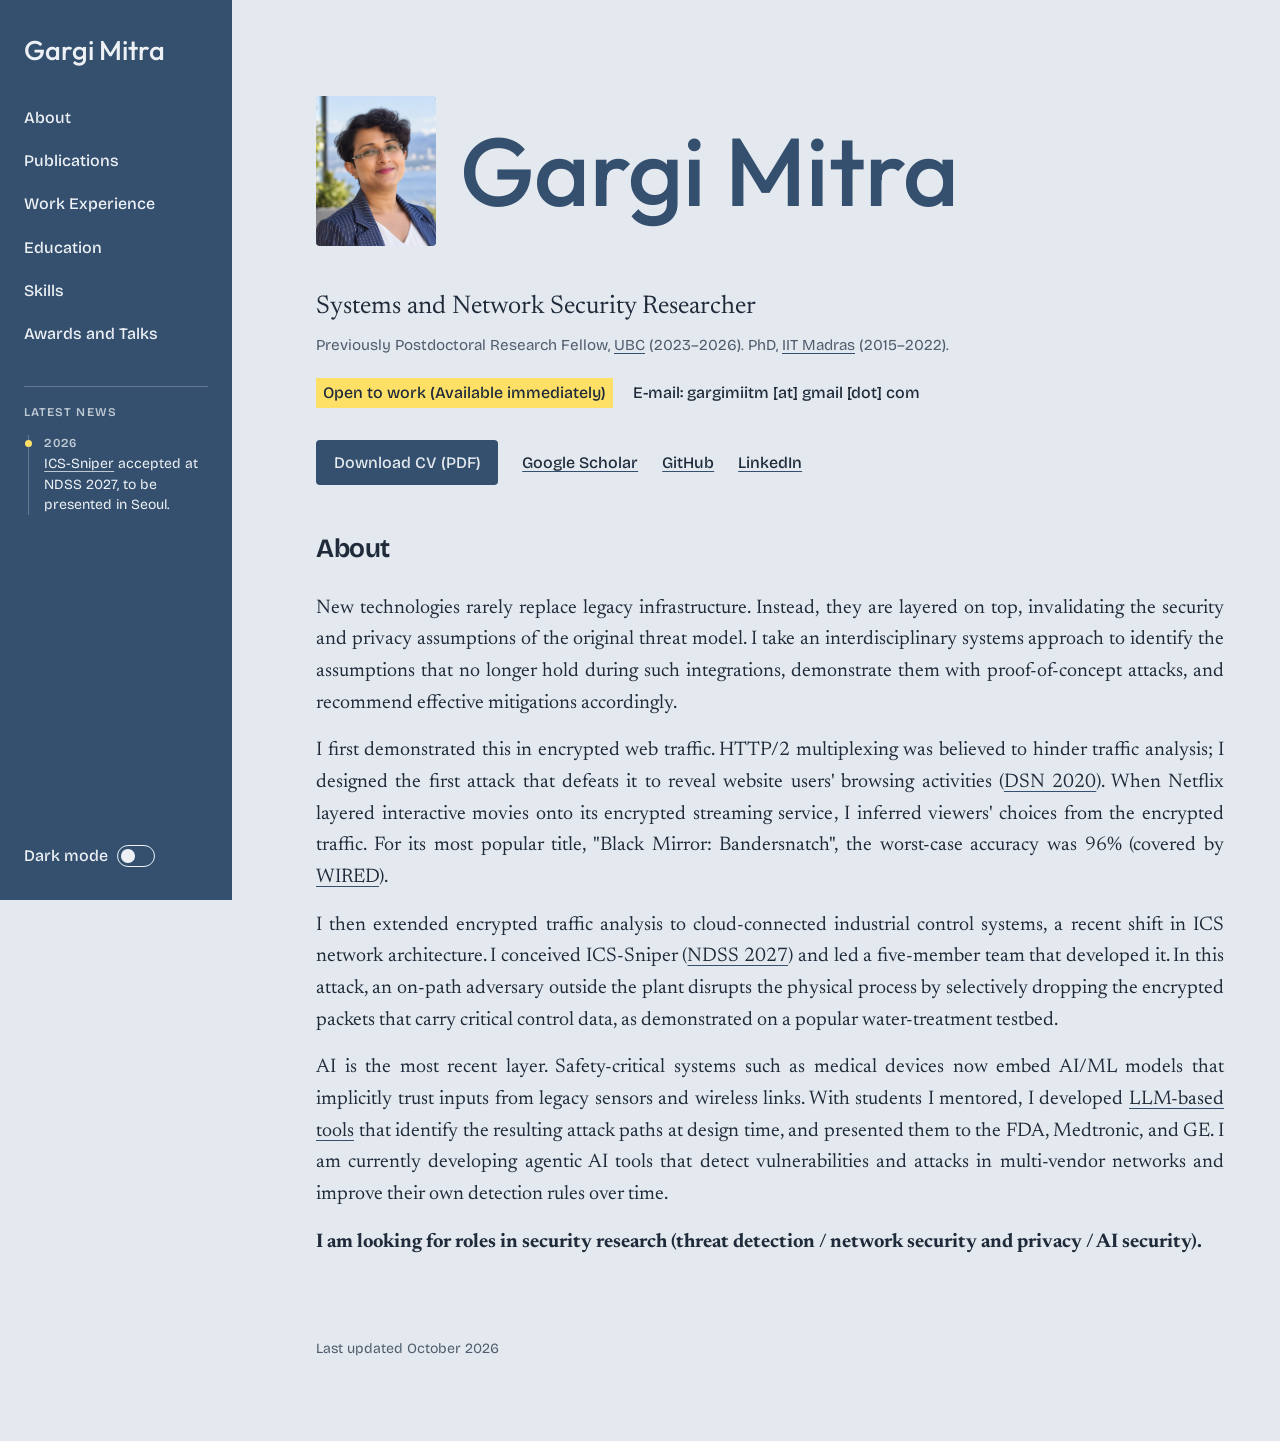
==== index.html @ aa539a36 "Added job hunt" ====
<!DOCTYPE html>
<html lang="en">
<head>
  <!-- Google tag (gtag.js) -->
  <script async src="https://www.googletagmanager.com/gtag/js?id=G-JV43T0ZSGK"></script>
  <script>
  window.dataLayer = window.dataLayer || [];
  function gtag(){dataLayer.push(arguments);}
  gtag('js', new Date());

  gtag('config', 'G-JV43T0ZSGK');
  </script>

<meta charset="utf-8">
<meta name="viewport" content="width=device-width, initial-scale=1">

<!--
  HOW TO EDIT THIS SITE

  The site is eight files that must stay in the same folder:
    index.html       the home page (introduction, about and latest news)
    papers.html      the publications page
    experience.html  the work experience page
    education.html   the education page
    skills.html      the skills page
    awards.html      the awards and talks page
    style.css        the look of every page
    script.js        the behaviour of every page (nothing to edit)

  1. Open a page in any text editor. Search for "EDIT" to jump from one
     spot to the next. Everything you change is plain text between tags.

  2. To add a paper (in papers.html), a job (in experience.html), a degree
     (in education.html), or an award or talk (in awards.html): copy one whole
     <li class="entry"> ... </li> block, paste it at the top of its list
     (newest first), and change the text inside.

  3. To tag a paper (in papers.html): each paper has a <ul class="tags"> list.
     Every <li> in it is one research area. Add, remove or rename them freely;
     a paper can have as many as you like. The filter buttons above the
     paper list are built automatically from the tags you use, so there is
     no separate list to keep up to date. Spell a tag the same way every
     time ("Area one" on two papers becomes one button).

  4. To remove a section you do not need: delete everything from its
     <section ...> line down to its </section> line, then delete its link
     in the side panel on every page.

  5. Colours and fonts live in the ":root" block at the top of style.css.
     Change a value there and every page follows. The dark mode
     colours are in the short block right after it.

  6. Save your CV as CV.pdf in the "files" folder, and your photo as photo.jpg
     in the same folder as this file. The photo is cropped to a 4:5 portrait automatically;
     until photo.jpg exists, a dashed "Your photo" box holds its place.

  7. To add a news item (in index.html): find LATEST NEWS in the side panel,
     copy one <li> ... </li> block, paste it at the top of that list, and
     change the date and the sentence. To remove the news list altogether,
     delete everything from <div class="news"> down to its closing </div>.
-->

<!-- EDIT: the browser tab title and the short description search engines show -->
<title>Gargi Mitra | Systems and Network Security Researcher</title>
<meta name="description" content="Your Name works on [your field]. Papers, experience and contact details.">
<meta property="og:title" content="Your Name | Your field">
<meta property="og:description" content="Papers, experience and contact details.">
<meta property="og:type" content="website">

<!-- Chooses light or dark before the page is drawn: the visitor's own choice
     if they have used the switch before, otherwise their device setting. -->
<script>
(function () {
  var saved = null;
  try { saved = localStorage.getItem('theme'); } catch (e) {}
  var dark = saved === 'dark' || (saved !== 'light' && window.matchMedia('(prefers-color-scheme: dark)').matches);
  document.documentElement.setAttribute('data-theme', dark ? 'dark' : 'light');
})();
</script>

<link rel="preconnect" href="https://fonts.googleapis.com">
<link rel="preconnect" href="https://fonts.gstatic.com" crossorigin>
<link href="https://fonts.googleapis.com/css2?family=Bricolage+Grotesque:opsz,wdth,wght@12..96,75..100,400..800&family=Newsreader:ital,opsz,wght@0,6..72,400..650;1,6..72,400..650&display=swap" rel="stylesheet">
<!-- The font for your name -->
<link href="https://fonts.googleapis.com/css2?family=Outfit:wght@300;400;500;600&display=swap" rel="stylesheet">

<!-- The look of the site. Colours and fonts are at the top of this file. -->
<link rel="stylesheet" href="style.css">
</head>

<!-- class="home" lets the text on this page reach further to the right. The amount is set in style.css. -->
<body class="home">

<!-- ============================ SIDE PANEL ============================
     This block appears on every page. EDIT: one link per page or section.
     If you add, rename or remove a link, make the same change on every page.
     aria-current="page" marks the page you are on: keep it only on that page's own link. -->
<aside class="sidebar">
  <a class="site-name" href="index.html">Gargi Mitra</a>

  <nav class="nav" aria-label="Site">
    <a href="#about">About</a>
    <a href="papers.html">Publications</a>
    <a href="experience.html">Work Experience</a>
    <a href="education.html">Education</a>
    <a href="skills.html">Skills</a>
    <a href="awards.html">Awards and Talks</a>
  </nav>

  <!-- ============================ LATEST NEWS ============================
       Shown only on the home page. EDIT: one <li> per news item, newest first.
       The date is free text ("2026" or "Oct 2026"). The top item gets the yellow dot by itself.
       To link to a paper, use its id from papers.html, for example href="papers.html#ics-sniper". -->
  <div class="news">
    <h2 class="news-title">Latest news</h2>
    <ul class="news-list">

      <!-- NEW ITEM: copy from this <li> down to its closing </li>, paste above, edit -->
      <li>
        <span class="news-date">2026</span>
        <a href="papers.html#ics-sniper">ICS-Sniper</a> accepted at NDSS 2027, to be presented in Seoul.
      </li>

    </ul>
  </div>

  <!-- The light / dark switch. Nothing to edit. -->
  <button class="theme-switch" type="button" role="switch" aria-checked="false" hidden>
    <span>Dark mode</span>
    <span class="theme-switch-track" aria-hidden="true"><span class="theme-switch-knob"></span></span>
  </button>
</aside>

<div class="page">

  <!-- ====================== NAME AND INTRODUCTION ====================== -->
  <header class="hero">
    <div class="name-row">

      <!-- EDIT: your photo. Save it as photo.jpg next to this file (or change
           the file name below) and put your name in the alt text. Until the
           file exists, the dashed "Your photo" box shows instead. -->
      <div class="photo">
        <span class="photo-empty" aria-hidden="true">Your photo</span>
        <img src="images/gargi.png" alt="Gargi Mitra" onerror="this.remove()">
      </div>

      <!-- EDIT: your name -->
      <h1>Gargi Mitra</h1>

    </div>

    <div class="intro-text">
      <!-- EDIT: one sentence. Who you are, where, and what you work on. -->
      <p class="lede">Systems and Network Security Researcher </p>
      <!-- <p class="lede">Solving emerging problems through interdisciplinary research</p> -->

      <!-- EDIT: your background in one quiet line. Delete this whole <p> to remove it. -->
      <p class="background">Previously Postdoctoral Research Fellow, <a href="experience.html">UBC</a> (2023–2026). PhD, <a href="education.html">IIT Madras</a> (2015–2022).</p>

      <!-- EDIT: what you are looking for, then your email.
           When you are not job hunting, delete only the <span class="marker">...</span> part.
           The email is written with [at] and [dot] so that address-collecting programs cannot read it.
           It is plain text, not a link. -->
      <p class="status"><span class="marker">Open to work (Available immediately)</span> <span>E-mail: <span class="email-text">gargimiitm [at] gmail [dot] com</span></span></p>

      <!-- EDIT: your links. Delete any you do not use. -->
      <p class="contact-links">
        <a class="button" href="files/CV.pdf">Download CV (PDF)</a>
        <a href="https://scholar.google.com/citations?user=M216DzwAAAAJ&amp;hl=en">Google Scholar</a>
        <a href="https://github.com/ICS-Sniper">GitHub</a>
        <a href="https://ca.linkedin.com/in/gargimitraiitm">LinkedIn</a>
      </p>
    </div>
  </header>

  <!-- ============================== ABOUT ============================== -->
  <section id="about">
    <h2>About</h2>
    <!-- EDIT: your pitch. Each <p> ... </p> is one paragraph. -->
    <p>New technologies rarely replace legacy infrastructure. Instead, they are layered on top, invalidating the security and privacy assumptions of the original threat model. I take an interdisciplinary systems approach to identify the assumptions that no longer hold during such integrations, demonstrate them with proof-of-concept attacks, and recommend effective mitigations accordingly.</p>

    <p>I first demonstrated this in encrypted web traffic. HTTP/2 multiplexing was believed to hinder traffic analysis; I designed the first attack that defeats it to reveal website users' browsing activities (<a href="https://ieeexplore.ieee.org/abstract/document/9153390">DSN 2020</a>). When Netflix layered interactive movies onto its encrypted streaming service, I inferred viewers' choices from the encrypted traffic. For its most popular title, "Black Mirror: Bandersnatch", the worst-case accuracy was 96% (covered by <a href="https://www.wired.com/story/netflix-interactive-bandersnatch-hackers-choices/">WIRED</a>).</p>

    <p>I then extended encrypted traffic analysis to cloud-connected industrial control systems, a recent shift in ICS network architecture. I conceived ICS-Sniper (<a href="https://arxiv.org/pdf/2312.06140">NDSS 2027</a>) and led a five-member team that developed it. In this attack, an on-path adversary outside the plant disrupts the physical process by selectively dropping the encrypted packets that carry critical control data, as demonstrated on a popular water-treatment testbed.</p>

    <p>AI is the most recent layer. Safety-critical systems such as medical devices now embed AI/ML models that implicitly trust inputs from legacy sensors and wireless links. With students I mentored, I developed <a href="https://link.springer.com/chapter/10.1007/978-3-032-13800-2_11">LLM-based tools</a> that identify the resulting attack paths at design time, and presented them to the FDA, Medtronic, and GE. I am currently developing agentic AI tools that detect vulnerabilities and attacks in multi-vendor networks and improve their own detection rules over time.</p>

    <p><b>I am looking for roles in security research (threat detection / network security and privacy / AI security).</b></p>
  </section>

  <!-- EDIT: change the date whenever you update the page -->
  <p class="foot">Last updated October 2026</p>

</div>

<!-- The behaviour of the site: light / dark switch, paper filter, paper abstracts. -->
<script src="script.js"></script>
</body>
</html>
---- style.css ----
/*
  The look of every page on the site (every page loads this file).
  Colours and fonts are in the first block; change a value there and every page follows.
*/

  /* ---------- Colours and fonts: change these to restyle the page ---------- */
  :root {
    --paper: #E4E9EF;      /* page background, light blue-gray */
    --bright: #34506E;     /* your name, button, timeline dots, link underlines: steel blue-gray */
    --ink: #1F2B3A;        /* headings and body text, deep slate */
    --muted: #4F5D6E;      /* dates, venues, secondary text */
    --rule: #C1CBD6;       /* the thin vertical line beside dated entries */
    --marker: #FFE066;     /* highlighter yellow */
    --on-marker: #1F2B3A;  /* text colour on top of the highlighter */
    --panel: #34506E;      /* side panel background */
    --on-panel: #EDF1F5;   /* text on the side panel */
    color-scheme: light;

    --display: "Bricolage Grotesque", system-ui, -apple-system, "Segoe UI", sans-serif;
    --text: "Newsreader", Georgia, "Times New Roman", serif;

    --gutter: 9rem;        /* width of the left column that holds the years */
    --spine-gap: 1.5rem;   /* space between the vertical line and the text */
    --sidebar: 14.5rem;    /* width of the side panel */
    --text-scale: 1;       /* text size multiplier: 1 = normal */
  }

  /* Dark mode colours. A visitor gets these when their device is set to dark
     mode, or when they turn on the "Dark mode" switch at the top of the page.
     Anything not listed here (the highlighter, the fonts) stays the same. */
  :root[data-theme="dark"] {
    --paper: #2B3848;      /* deep blue-gray */
    --bright: #EDF1F5;
    --ink: #EDF1F5;
    --muted: #AAB6C3;
    --rule: #455466;
    --panel: #1F2B3A;      /* side panel: a deeper slate than the page */
    color-scheme: dark;
  }

  /* Pages whose <body> has class="larger-text" (Publications, Work Experience) show their text 15% larger.
     Change 1.15 to make it more or less; the side panel is not affected. */
  .larger-text { --text-scale: 1.15; }

  /* ---------- Base ---------- */
  *, *::before, *::after { box-sizing: border-box; }
  html { -webkit-text-size-adjust: 100%; }
  body {
    margin: 0;
    background: var(--paper);
    color: var(--ink);
    font-family: var(--text);
    font-size: calc(1.125rem * var(--text-scale));
    line-height: 1.6;
    font-optical-sizing: auto;
  }
  ::selection { background: var(--marker); color: var(--on-marker); }

  .page {
    max-width: 62rem;
    margin-inline: auto;
    padding: 0 clamp(1.25rem, 5vw, 3.5rem) 4rem;
  }
  /* Home page (<body class="home">): the text area reaches 20% further to the right.
     The left edge stays exactly where it is on the other pages. */
  .home .page {
    max-width: 65.8rem;
    margin-left: max(0px, calc((100% - 62rem) / 2));
    margin-right: auto;
  }

  p { margin-top: 0;
  margin-bottom: 1rem;
  text-align: justify;
  /* -webkit-hyphens: auto; */
  /* hyphens: auto;  */
}

  a {
    color: inherit;
    text-decoration: underline;
    text-decoration-thickness: 1px;
    text-underline-offset: 0.2em;
    text-decoration-color: var(--bright);
    border-radius: 2px;
  }
  a:hover {
    background: var(--marker);
    box-shadow: 0 0 0 0.15em var(--marker);
    color: var(--on-marker);
    text-decoration-color: transparent;
  }
  a:focus-visible { outline: 2px solid var(--bright); outline-offset: 3px; }

  /* ---------- Side panel: your name, the page links and the light / dark switch ---------- */
  body { padding-left: var(--sidebar); }
  .sidebar {
    position: fixed;
    top: 0;
    bottom: 0;
    left: 0;
    width: var(--sidebar);
    display: flex;
    flex-direction: column;
    padding: 2.25rem 1.5rem 1.75rem;
    overflow-y: auto;
    background: var(--panel);
    color: var(--on-panel);
    font-family: var(--display);
    font-size: 1rem;
    font-weight: 500;
  }
  .sidebar a { color: inherit; text-decoration: none; }
  .sidebar a:hover { color: var(--on-marker); }
  .sidebar a:focus-visible,
  .theme-switch:focus-visible { outline: 2px solid var(--marker); outline-offset: 3px; }
  .site-name {
    align-self: flex-start;
    margin-bottom: 2rem;
    font-family: "Outfit", var(--display);
    font-size: 1.7rem;
    line-height: 1.1;
  }
  .nav {
    display: flex;
    flex-direction: column;
    gap: 0.2rem;
    margin-bottom: 2rem;
  }
  .nav a {
    margin: 0 -0.75rem;
    padding: 0.45rem 0.75rem;
    border-radius: 4px;
  }
  .nav a:hover { box-shadow: none; }
  /* The link for the page you are on stays highlighted */
  .nav a[aria-current="page"] { background: var(--marker); color: var(--on-marker); }

  /* ---------- Latest news, in the side panel of the home page ---------- */
  .news {
    --news-soft: color-mix(in srgb, var(--on-panel) 75%, transparent);   /* the heading and the dates */
    --news-line: color-mix(in srgb, var(--on-panel) 26%, transparent);   /* the thin lines */
    display: flex;
    flex-direction: column;
    flex: 1 1 auto;          /* fills the space between the page links and the Dark mode switch */
    min-height: 8.5rem;      /* never shorter than the heading and one item */
    margin-bottom: 0.75rem;
    padding-top: 1.125rem;
    border-top: 1px solid var(--news-line);
  }
  .news-title {
    margin: 0 0 0.45rem;
    font-size: 0.74rem;
    font-weight: 600;
    line-height: 1.3;
    letter-spacing: 0.09em;
    text-transform: uppercase;
    color: var(--news-soft);
  }
  .news-list {
    flex: 1 1 auto;
    min-height: 0;
    overflow-y: auto;        /* a long list scrolls here, so the page links and the switch stay in place */
    margin: 0;
    padding: 0.5rem 0.4rem 1rem 4px;
    list-style: none;
    scrollbar-width: thin;
    scrollbar-color: var(--news-line) transparent;
    /* the list fades out at its top and bottom edges, which shows there is more to scroll to */
    -webkit-mask-image: linear-gradient(to bottom, transparent, #000 0.5rem, #000 calc(100% - 1rem), transparent);
    mask-image: linear-gradient(to bottom, transparent, #000 0.5rem, #000 calc(100% - 1rem), transparent);
  }
  .news-list li {
    position: relative;
    padding: 0 0 1.05rem 0.95rem;
    border-left: 1px solid var(--news-line);
    font-size: 0.875rem;
    font-weight: 400;
    line-height: 1.45;
    overflow-wrap: break-word;
  }
  .news-list li:last-child { padding-bottom: 0; }
  .news-list li::before {
    content: "";
    position: absolute;
    left: -4px;
    top: 0.3rem;
    width: 7px;
    height: 7px;
    border-radius: 50%;
    background: var(--on-panel);
  }
  .news-list li:first-child::before { background: var(--marker); }   /* the newest item gets the yellow dot */
  .news-date {
    display: block;
    margin-bottom: 0.1rem;
    font-size: 0.76rem;
    font-weight: 600;
    letter-spacing: 0.03em;
    font-variant-numeric: tabular-nums;
    color: var(--news-soft);
  }
  .news a { text-decoration: underline; text-decoration-thickness: 1px; text-decoration-color: var(--news-soft); }
  .news a:hover { text-decoration-color: transparent; }

  /* ---------- Light / dark switch, at the bottom of the side panel ---------- */
  .theme-switch {
    display: inline-flex;
    align-items: center;
    align-self: flex-start;
    gap: 0.55rem;
    margin-top: auto;
    padding: 0.2rem 0;
    font: inherit;
    color: inherit;
    background: none;
    border: 0;
    border-radius: 999px;
    cursor: pointer;
  }
  .theme-switch[hidden] { display: none; }
  .theme-switch-track {
    position: relative;
    width: 2.4rem;
    height: 1.35rem;
    border: 1px solid currentColor;
    border-radius: 999px;
  }
  .theme-switch-knob {
    position: absolute;
    top: 50%;
    left: 0.2rem;
    width: 0.85rem;
    height: 0.85rem;
    margin-top: -0.425rem;
    border-radius: 50%;
    background: currentColor;
    transition: transform 0.15s ease;
  }
  .theme-switch[aria-checked="true"] .theme-switch-track {
    background: var(--marker);
    border-color: var(--marker);
  }
  .theme-switch[aria-checked="true"] .theme-switch-knob {
    background: var(--on-marker);
    transform: translateX(1.05rem);
  }

  /* ---------- Name and introduction ---------- */
  .hero h1 {
    font-family: "Outfit", var(--display);
    font-size: clamp(2.6rem, calc((100vw - var(--sidebar)) * 0.092), 6.2rem);   /* scales with the space beside the side panel */
    font-weight: 500;
    /* font-stretch: 85%; */
    line-height: 0.92;
    /* letter-spacing: 0.03em; */
    margin: 0;
    color: var(--bright);
    flex: 1 1 min-content;   /* a long name wraps beside the photo before it drops below it */
    text-wrap: balance;
  }

  /* Photo and name side by side */
  .name-row {
    display: flex;
    flex-wrap: wrap;
    align-items: center;
    gap: 1rem var(--spine-gap);
    margin: clamp(3rem, 9vw, 6rem) 0 clamp(1.75rem, 4vw, 2.75rem);
  }
  .intro-text { margin-left: 0; max-width: calc(var(--gutter) + 36rem); }   /* starts at the photo's left edge */

  /* The photo sits in the left column, where the years sit further down */
  .photo {
    position: relative;
    flex: none;
    width: calc(var(--gutter) - var(--spine-gap));
    aspect-ratio: 4 / 5;
    border-radius: 4px;
    overflow: hidden;
  }
  .photo-empty {
    position: absolute;
    inset: 0;
    display: grid;
    place-items: center;
    padding: 0.5rem;
    border: 1px dashed var(--muted);
    border-radius: 4px;
    font-family: var(--display);
    font-size: 0.82rem;
    font-weight: 500;
    line-height: 1.25;
    text-align: center;
    color: var(--muted);
  }
  .photo img {
    position: absolute;
    inset: 0;
    width: 100%;
    height: 100%;
    object-fit: cover;
  }

  .lede {
    font-size: clamp(1.3rem, 2.4vw, 1.6rem);
    line-height: 1.35;
    margin-bottom: 1.25rem;
  }
  /* The background line under your role: smaller and grey, so it supports the role line without competing with it */
  .background {
    margin-top: -0.7rem;
    margin-bottom: 1.25rem;
    font-family: var(--display);
    font-size: 0.95rem;
    color: var(--muted);
    text-align: left;
  }
  .status {
    display: flex;           /* the yellow box and the email sit side by side, and stack on narrow screens */
    flex-wrap: wrap;
    align-items: center;
    gap: 0.5rem 1.25rem;
    font-family: var(--display);
    font-size: 1rem;
    font-weight: 500;
    margin-bottom: 0;
  }
  .email-text { white-space: nowrap; }   /* the email beside the yellow box stays on one line */
  .marker {
    background: linear-gradient(var(--marker), var(--marker)) no-repeat left center / 100% 100%;
    color: var(--on-marker);
    padding: 0.15em 0.45em;   /* the yellow box starts flush with the photo's left edge */
    -webkit-box-decoration-break: clone;
    box-decoration-break: clone;
    animation: swipe 0.7s 0.35s cubic-bezier(0.2, 0.7, 0.2, 1) both;
  }
  @keyframes swipe {
    from { background-size: 0% 100%; color: var(--ink); }
  }

  .contact-links {
    display: flex;
    flex-wrap: wrap;
    align-items: center;
    gap: 0.6rem 1.5rem;
    margin-top: 2rem;
    font-family: var(--display);
    font-size: 1rem;
    font-weight: 500;
  }
  a.button {
    display: inline-block;
    padding: 0.6rem 1.1rem;
    background: var(--bright);
    color: var(--paper);
    text-decoration: none;
    border-radius: 4px;
  }
  a.button:hover { background: var(--marker); color: var(--on-marker); box-shadow: none; }

  /* ---------- Sections ---------- */
  section { margin-top: clamp(4rem, 9vw, 6.5rem); scroll-margin-top: 2rem; }
  /* Less space above "About" than above the other sections. Raise or lower these numbers to adjust it. */
  #about { margin-top: clamp(2rem, 4.5vw, 3rem); }
  /* "About" starts at the photo's left edge and keeps the same right edge as the other sections; its text is 10% larger */
  #about > * { margin-left: 0; max-width: calc((var(--gutter) + 40rem) * 1.2); }   /* 1.2 = 20% wider than the other sections */
  #about p { font-size: 1.2375rem; }
  section > :not(.timeline) { margin-left: var(--gutter); max-width: 40rem; }

  h2 {
    font-family: var(--display);
    font-size: calc(1.65rem * var(--text-scale));
    font-weight: 650;
    line-height: 1.2;
    letter-spacing: -0.015em;
    margin-top: 0;
    margin-bottom: 1.75rem;
  }

  /* ---------- Dated entries: papers, experience, education, awards ---------- */
  .timeline { list-style: none; margin: 0; padding: 0; }
  .entry {
    display: grid;
    grid-template-columns: calc(var(--gutter) - var(--spine-gap)) minmax(0, 1fr);
    align-items: baseline;
  }
  .when {
    font-family: var(--display);
    font-size: calc(0.92rem * var(--text-scale));
    font-weight: 500;
    line-height: 1.3;
    color: var(--muted);
    font-variant-numeric: tabular-nums;
    padding-right: 1rem;
  }
  .what {
    position: relative;
    border-left: 1px solid var(--rule);
    padding: 0 0 2.25rem var(--spine-gap);
    max-width: calc(40rem + var(--spine-gap));
  }
  .what::before {
    content: "";
    position: absolute;
    left: -4px;
    top: 0.6em;
    width: 7px;
    height: 7px;
    border-radius: 50%;
    background: var(--bright);
  }
  .entry:last-child .what { padding-bottom: 0.25rem; }

  .what h3 {
    font-family: var(--text);
    font-size: calc(1.22rem * var(--text-scale));
    font-weight: 560;
    line-height: 1.3;
    margin: 0 0 0.3rem;
    text-wrap: pretty;
  }
  .what p { font-size: calc(1rem * var(--text-scale)); line-height: 1.5; margin-bottom: 0.3rem; }
  .who b { font-weight: 650; }
  .where { color: var(--muted); }
  .entry-links {
    display: flex;
    flex-wrap: wrap;
    gap: 0.25rem 1.1rem;
    margin-top: 0.5rem;
    font-family: var(--display);
    font-size: calc(0.9rem * var(--text-scale));
    font-weight: 500;
  }

  /* ---------- Paper tags and the filter above the paper list ---------- */
  .entry[hidden] { display: none; }

  .tags {
    list-style: none;
    display: flex;
    flex-wrap: wrap;
    gap: 0.4rem;
    margin: 0.6rem 0 0;
    padding: 0;
  }
  .tag,
  .tags:not(.is-live) li {
    font-family: var(--display);
    font-size: calc(0.82rem * var(--text-scale));
    font-weight: 500;
    line-height: 1.3;
    color: var(--muted);
    background: none;
    border: 1px solid var(--rule);
    border-radius: 999px;
    padding: 0.2em 0.75em;
  }
  .tags.is-live li { display: flex; }
  .tag { cursor: pointer; }
  .tag:hover { color: var(--bright); border-color: var(--bright); }
  .tag:focus-visible { outline: 2px solid var(--bright); outline-offset: 2px; }
  .filter {
    display: flex;
    flex-wrap: wrap;
    align-items: center;
    gap: 0.5rem;
    margin-top: -0.5rem;
    margin-bottom: 2rem;
  }
  .filter .tag { font-size: calc(0.92rem * var(--text-scale)); padding: 0.4em 0.95em; color: var(--ink); }

  /* The chosen tag gets the highlighter, in the filter row and on each paper */
  .tag[aria-pressed="true"],
  .filter .tag[aria-pressed="true"] {
    background: var(--marker);
    border-color: var(--marker);
    color: var(--on-marker);
  }
  .filter-status {
    margin: 0 0 0 0.4rem;
    font-family: var(--display);
    font-size: calc(0.88rem * var(--text-scale));
    color: var(--muted);
  }

  /* ---------- Paper abstracts: shown when a paper's title is clicked ---------- */
  .abstract {
    margin-top: 0.75rem;
    padding-left: 1rem;
    border-left: 2px solid var(--rule);
  }
  /* The yellow + / − circle that opens a hidden panel: paper abstracts and project details */
  #papers h3 a[aria-expanded]::after,
  .project summary::after {
    content: "+";
    display: inline-flex;
    align-items: center;
    justify-content: center;
    width: 1.35em;
    height: 1.35em;
    margin-left: 0.45em;
    border-radius: 50%;
    background: var(--marker);
    color: var(--on-marker);
    font-family: var(--display);
    font-size: calc(1rem * var(--text-scale));
    font-weight: 600;
    line-height: 1;
    vertical-align: 0.08em;
  }
  #papers h3 a[aria-expanded="true"]::after,
  .project[open] summary::after { content: "\2212"; }
  /* Hovering a paper title turns the title yellow, so its circle swaps colours to stay visible */
  #papers h3 a[aria-expanded]:hover::after { background: var(--on-marker); color: var(--marker); }

  /* Skills page: space between the skill chips and the "Where I used it" panel */
  .tags + .project { margin-top: 0.9rem; }
  /* A paper opened from a link on another page (for example from Skills) is scrolled into view with its title highlighted */
  .entry { scroll-margin-top: 1.5rem; }
  .entry:target h3 a { background: var(--marker); color: var(--on-marker); box-shadow: 0 0 0 0.15em var(--marker); text-decoration-color: transparent; }
  #papers .entry:target h3 a[aria-expanded]::after { background: var(--on-marker); color: var(--marker); }

  /* Projects inside an experience entry: the bullet points show when the + is clicked */
  .project { margin-bottom: 0.45rem; font-size: calc(1rem * var(--text-scale)); line-height: 1.5; }
  .project summary { list-style: none; cursor: pointer; }
  .project summary::-webkit-details-marker { display: none; }
  .project summary:focus-visible { outline: 2px solid var(--bright); outline-offset: 3px; border-radius: 2px; }
  .project ul {
    margin: 0.6rem 0 1rem;
    padding-left: 1.8rem;
    list-style: disc;
    border-left: 2px solid var(--rule);
  }
  .project li { margin-bottom: 0.3rem; }
  /* The one-line instruction above the paper list */
  .hint {
    margin-top: -0.75rem;
    margin-bottom: 1.75rem;
    font-family: var(--display);
    font-size: calc(0.95rem * var(--text-scale));
    color: var(--muted);
    text-align: left;
  }

  /* ---------- Skills ---------- */
  .skills {
    display: grid;
    grid-template-columns: 9rem minmax(0, 1fr);
    gap: 0.6rem 1.5rem;
    margin-top: 0;
    margin-bottom: 0;
  }
  .skills dt { font-family: var(--display); font-size: 0.95rem; font-weight: 600; line-height: 1.9; }
  .skills dd { margin: 0; }

  /* ---------- Contact and footer ---------- */
  .email {
    color: var(--bright);
    font-family: var(--display);
    font-size: clamp(1.4rem, 4vw, 2.2rem);
    font-weight: 600;
    letter-spacing: -0.02em;
    line-height: 1.2;
    overflow-wrap: anywhere;
  }
  .foot {
    margin-top: 5rem;
    margin-left: var(--gutter);
    font-family: var(--display);
    font-size: calc(0.88rem * var(--text-scale));
    color: var(--muted);
  }
  .home .foot { margin-left: 0; }   /* on the home page, "Last updated" lines up with the left edge of About */

  /* ---------- Narrower screens: the side panel becomes a bar across the top ---------- */
  @media (max-width: 60rem) {
    :root { --sidebar: 0rem; }
    body { padding-left: 0; }
    .sidebar {
      position: static;
      width: auto;
      flex-direction: row;
      flex-wrap: wrap;
      align-items: center;
      gap: 0.5rem 1.25rem;
      padding: 0.9rem clamp(1.25rem, 5vw, 3.5rem);
      overflow: visible;
    }
    .site-name { order: 1; align-self: center; margin-bottom: 0; font-size: 1.35rem; }
    .theme-switch { order: 2; align-self: center; margin: 0 0 0 auto; }
    .nav {
      order: 3;
      flex: 1 1 100%;
      flex-direction: row;
      flex-wrap: wrap;
      gap: 0.15rem 0.3rem;
      margin: 0 0 0 -0.6rem;
    }
    .nav a { margin: 0; padding: 0.3rem 0.6rem; }
    /* Latest news in the top bar: only the newest item, on one compact line */
    .news {
      order: 4;
      flex: 1 1 100%;
      flex-direction: row;
      flex-wrap: wrap;
      align-items: baseline;
      gap: 0.2rem 0.9rem;
      min-height: 0;
      margin: 0.2rem 0 0;
      padding-top: 0.7rem;
    }
    .news-title { margin: 0; }
    .news-list { flex: 1 1 14rem; overflow: visible; padding: 0; -webkit-mask-image: none; mask-image: none; }
    .news-list li { padding: 0; border-left: 0; }
    .news-list li::before { display: none; }
    .news-list li + li { display: none; }
    .news-date { display: inline; margin: 0 0.4rem 0 0; }
  }

  /* ---------- Phones ---------- */
  @media (max-width: 44rem) {
    :root { --gutter: 0rem; }
    .name-row { column-gap: 1rem; }
    .photo { width: 5.5rem; }
    .entry {
      display: block;
      position: relative;
      border-left: 1px solid var(--rule);
      padding: 0 0 2rem 1.1rem;
    }
    .entry:last-child { padding-bottom: 0.25rem; }
    .entry::before {
      content: "";
      position: absolute;
      left: -4px;
      top: 0.4rem;
      width: 7px;
      height: 7px;
      border-radius: 50%;
      background: var(--bright);
    }
    #skills .entry::before { top: 0.75rem; }   /* skill areas have no year line, so the dot sits beside the area name */
    .when { display: block; margin-bottom: 0.2rem; padding-right: 0; }
    .what { border-left: 0; padding: 0; max-width: none; }
    .what::before { display: none; }
    .entry:last-child .what { padding-bottom: 0; }
    .skills { grid-template-columns: 1fr; gap: 0; }
    .skills dd { margin-bottom: 0.9rem; }
  }

  /* ---------- Motion and print ---------- */
  @media (prefers-reduced-motion: no-preference) {
    html { scroll-behavior: smooth; }
  }
  @media (prefers-reduced-motion: reduce) {
    .marker { animation: none; }
    .theme-switch-knob { transition: none; }
  }
  @media print {
    :root, :root[data-theme="dark"] { --paper: #fff; --bright: #000; --ink: #000; --muted: #444; --rule: #999; --marker: #fff; --on-marker: #000; }
    body { font-size: 11pt; padding-left: 0; }
    .sidebar, a.button, .filter { display: none; }
    .marker { animation: none; padding: 0; margin: 0; }
    .entry { break-inside: avoid; }
    section { margin-top: 2.5rem; }
  }
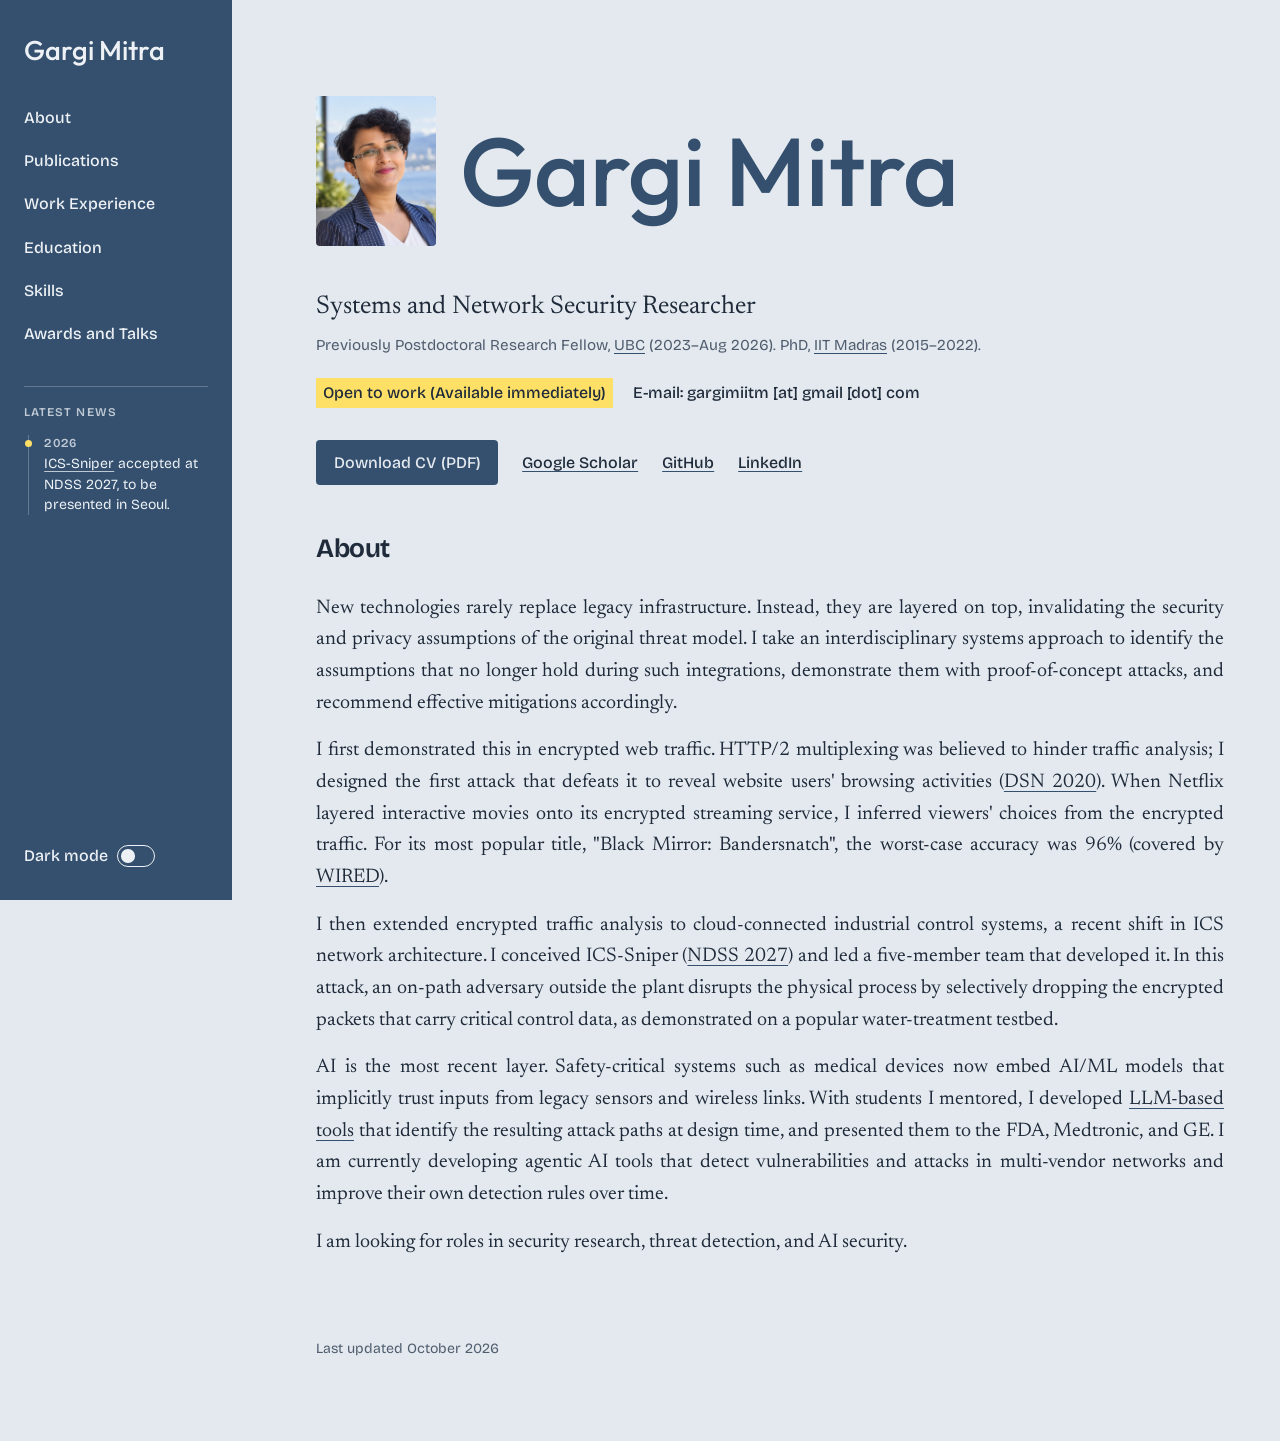
==== commit b4e5715d: "Minor fixes" ====
--- a/index.html
+++ b/index.html
@@ -1,16 +1,6 @@
 <!DOCTYPE html>
 <html lang="en">
 <head>
-  <!-- Google tag (gtag.js) -->
-  <script async src="https://www.googletagmanager.com/gtag/js?id=G-JV43T0ZSGK"></script>
-  <script>
-  window.dataLayer = window.dataLayer || [];
-  function gtag(){dataLayer.push(arguments);}
-  gtag('js', new Date());
-
-  gtag('config', 'G-JV43T0ZSGK');
-  </script>
-
 <meta charset="utf-8">
 <meta name="viewport" content="width=device-width, initial-scale=1">
 
@@ -156,7 +146,7 @@
       <!-- <p class="lede">Solving emerging problems through interdisciplinary research</p> -->
 
       <!-- EDIT: your background in one quiet line. Delete this whole <p> to remove it. -->
-      <p class="background">Previously Postdoctoral Research Fellow, <a href="experience.html">UBC</a> (2023–2026). PhD, <a href="education.html">IIT Madras</a> (2015–2022).</p>
+      <p class="background">Previously Postdoctoral Research Fellow, <a href="experience.html">UBC</a> (2023–Aug 2026). PhD, <a href="education.html">IIT Madras</a> (2015–2022).</p>
 
       <!-- EDIT: what you are looking for, then your email.
            When you are not job hunting, delete only the <span class="marker">...</span> part.
@@ -186,7 +176,7 @@
 
     <p>AI is the most recent layer. Safety-critical systems such as medical devices now embed AI/ML models that implicitly trust inputs from legacy sensors and wireless links. With students I mentored, I developed <a href="https://link.springer.com/chapter/10.1007/978-3-032-13800-2_11">LLM-based tools</a> that identify the resulting attack paths at design time, and presented them to the FDA, Medtronic, and GE. I am currently developing agentic AI tools that detect vulnerabilities and attacks in multi-vendor networks and improve their own detection rules over time.</p>
 
-    <p><b>I am looking for roles in security research (threat detection / network security and privacy / AI security).</b></p>
+    <p>I am looking for roles in security research, threat detection, and AI security.</p>
   </section>
 
   <!-- EDIT: change the date whenever you update the page -->
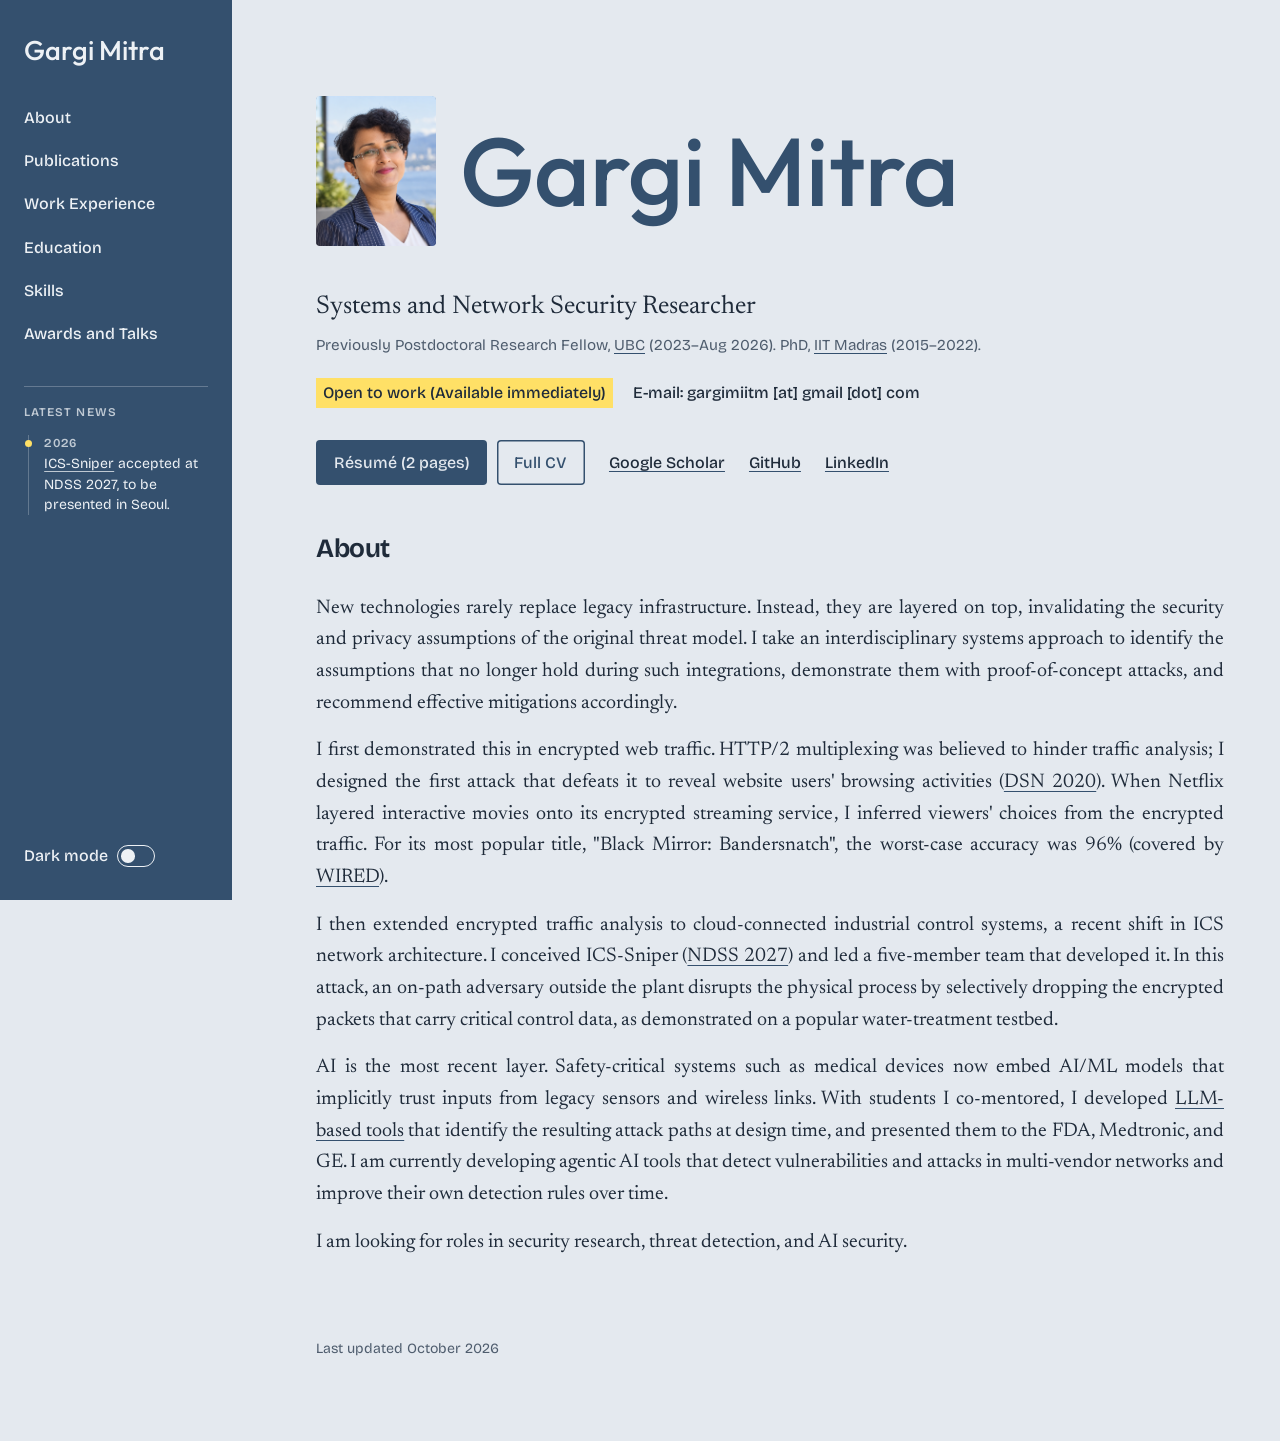
==== commit 3e42c0fd: "Added detailed CV" ====
--- a/index.html
+++ b/index.html
@@ -52,9 +52,9 @@
 
 <!-- EDIT: the browser tab title and the short description search engines show -->
 <title>Gargi Mitra | Systems and Network Security Researcher</title>
-<meta name="description" content="Your Name works on [your field]. Papers, experience and contact details.">
-<meta property="og:title" content="Your Name | Your field">
-<meta property="og:description" content="Papers, experience and contact details.">
+<meta name="description" content="Gargi works on security and privacy of modern networked systems.">
+<meta property="og:title" content="Gargi Mitra">
+<meta property="og:description" content="Systems and Network Security Researcher">
 <meta property="og:type" content="website">
 
 <!-- Chooses light or dark before the page is drawn: the visitor's own choice
@@ -156,7 +156,10 @@
 
       <!-- EDIT: your links. Delete any you do not use. -->
       <p class="contact-links">
-        <a class="button" href="files/CV.pdf">Download CV (PDF)</a>
+        <span class="cv-buttons">
+          <a class="button" href="files/Resume.pdf">Résumé (2 pages)</a>
+          <a class="button button-outline" href="./files/CV_detailed.pdf">Full CV</a>
+        </span>
         <a href="https://scholar.google.com/citations?user=M216DzwAAAAJ&amp;hl=en">Google Scholar</a>
         <a href="https://github.com/ICS-Sniper">GitHub</a>
         <a href="https://ca.linkedin.com/in/gargimitraiitm">LinkedIn</a>
@@ -174,7 +177,7 @@
 
     <p>I then extended encrypted traffic analysis to cloud-connected industrial control systems, a recent shift in ICS network architecture. I conceived ICS-Sniper (<a href="https://arxiv.org/pdf/2312.06140">NDSS 2027</a>) and led a five-member team that developed it. In this attack, an on-path adversary outside the plant disrupts the physical process by selectively dropping the encrypted packets that carry critical control data, as demonstrated on a popular water-treatment testbed.</p>
 
-    <p>AI is the most recent layer. Safety-critical systems such as medical devices now embed AI/ML models that implicitly trust inputs from legacy sensors and wireless links. With students I mentored, I developed <a href="https://link.springer.com/chapter/10.1007/978-3-032-13800-2_11">LLM-based tools</a> that identify the resulting attack paths at design time, and presented them to the FDA, Medtronic, and GE. I am currently developing agentic AI tools that detect vulnerabilities and attacks in multi-vendor networks and improve their own detection rules over time.</p>
+    <p>AI is the most recent layer. Safety-critical systems such as medical devices now embed AI/ML models that implicitly trust inputs from legacy sensors and wireless links. With students I co-mentored, I developed <a href="https://link.springer.com/chapter/10.1007/978-3-032-13800-2_11">LLM-based tools</a> that identify the resulting attack paths at design time, and presented them to the FDA, Medtronic, and GE. I am currently developing agentic AI tools that detect vulnerabilities and attacks in multi-vendor networks and improve their own detection rules over time.</p>
 
     <p>I am looking for roles in security research, threat detection, and AI security.</p>
   </section>
--- a/style.css
+++ b/style.css
@@ -358,6 +358,10 @@
     border-radius: 4px;
   }
   a.button:hover { background: var(--marker); color: var(--on-marker); box-shadow: none; }
+  /* The two CV buttons sit together; the second is an outlined version of the first */
+  .cv-buttons { display: inline-flex; flex-wrap: wrap; gap: 0.6rem; }
+  a.button.button-outline { background: transparent; color: var(--bright); box-shadow: inset 0 0 0 1.5px var(--bright); }
+  a.button.button-outline:hover { background: var(--marker); color: var(--on-marker); box-shadow: none; }
 
   /* ---------- Sections ---------- */
   section { margin-top: clamp(4rem, 9vw, 6.5rem); scroll-margin-top: 2rem; }
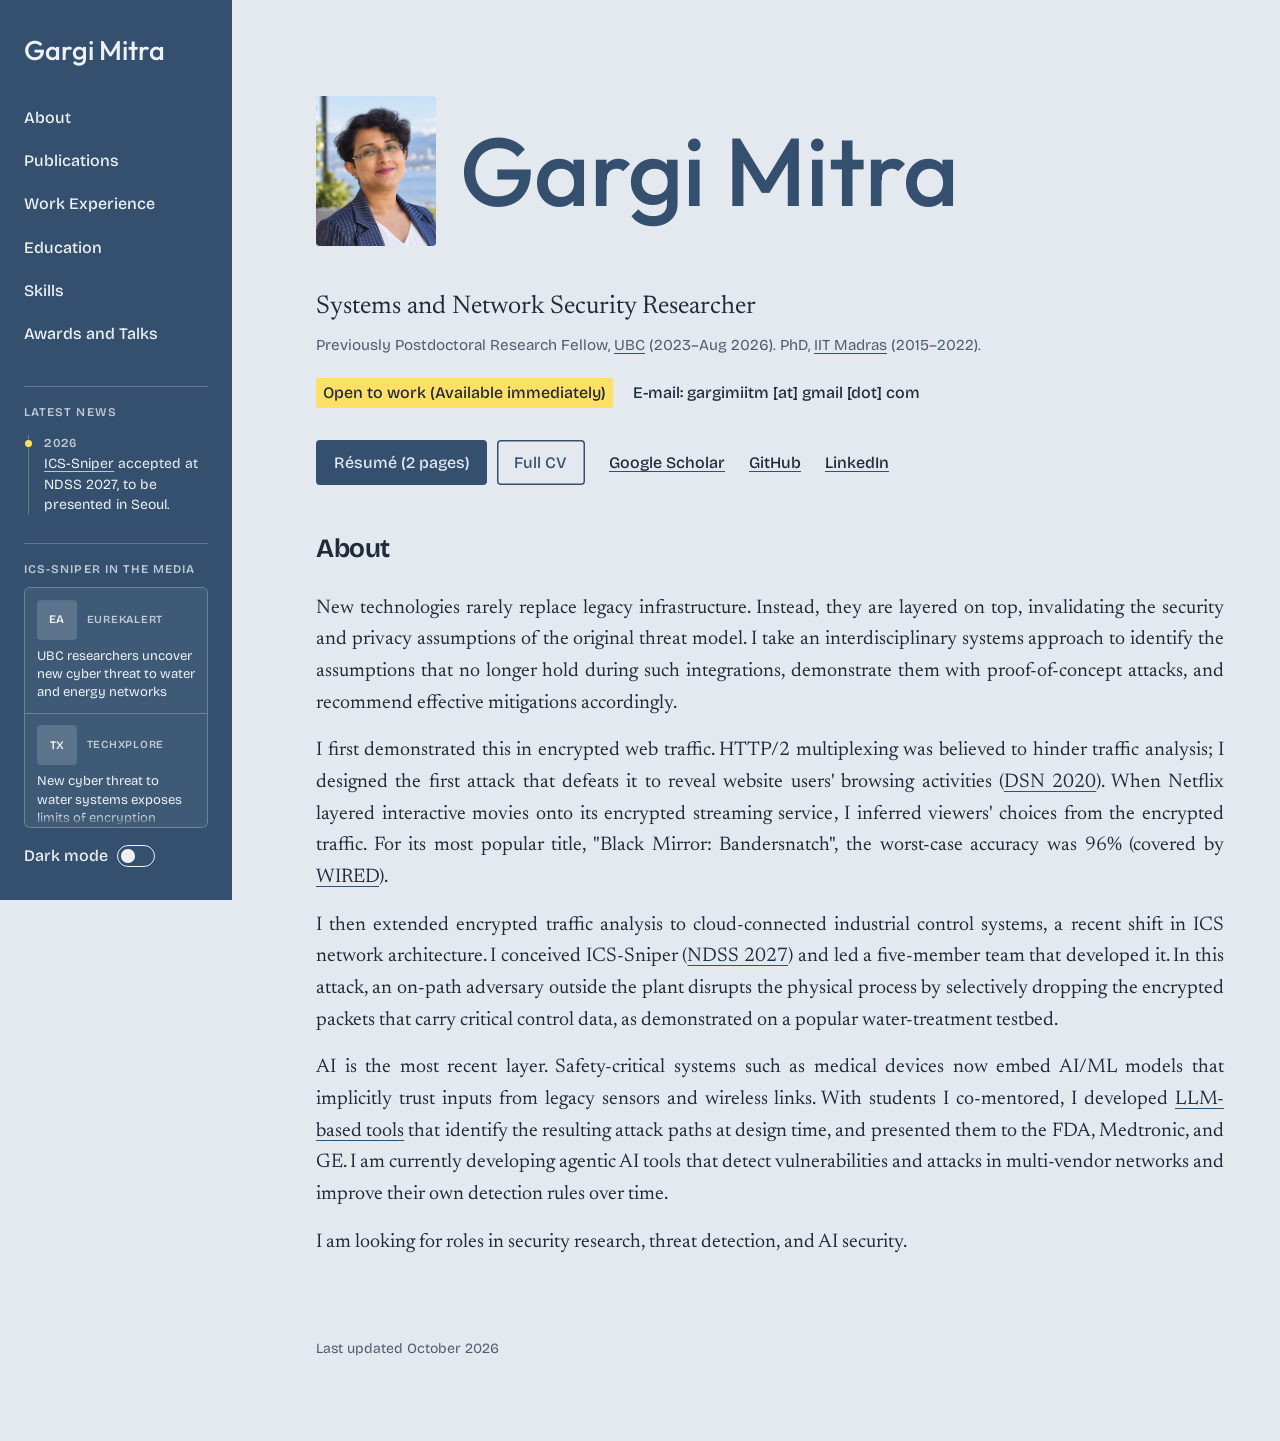
==== commit 9ec88c6e: "Added news articles" ====
--- a/index.html
+++ b/index.html
@@ -114,6 +114,77 @@
     </ul>
   </div>
 
+  <!-- ====================== ICS-SNIPER IN THE MEDIA ======================
+       Shown only on the home page, below Latest news. EDIT: one <li> per article.
+       Each article has a small preview picture, the outlet's name and the headline.
+       The preview: put the picture's address (or a file of yours, for example
+       images/media/techxplore.jpg) in the <img src="...">. With no picture, or if it
+       fails to load, the outlet's initials (data-initials) show in its place.
+       The list scrolls upward by itself and stops while the mouse is over it.
+       Write each article once: script.js repeats the list so the scrolling loops without a gap.
+       Visitors whose device asks for less motion get a still list they can scroll themselves. -->
+  <div class="media">
+    <h2 class="news-title">ICS-Sniper in the media</h2>
+    <div class="media-box">
+      <div class="media-track">
+        <ul class="media-list">
+
+          <!-- NEW ARTICLE: copy from this <li> down to its closing </li>, paste it, and change the link, initials, picture, outlet and headline -->
+          <li>
+            <a href="https://www.eurekalert.org/news-releases/1147784">
+              <span class="media-thumb" data-initials="EA"><img src="https://www.eurekalert.org/images/EurekAlert-bluebg_Twitter_601X601.png" alt="" loading="lazy" referrerpolicy="no-referrer" onerror="this.remove()"></span>
+              <span class="media-outlet">EurekAlert</span>
+              <span class="media-headline">UBC researchers uncover new cyber threat to water and energy networks</span>
+            </a>
+          </li>
+          <li>
+            <a href="https://techxplore.com/news/2026-10-cyber-threat-exposes-limits-encryption.html">
+              <span class="media-thumb" data-initials="TX"></span>
+              <span class="media-outlet">TechXplore</span>
+              <span class="media-headline">New cyber threat to water systems exposes limits of encryption</span>
+            </a>
+          </li>
+          <li>
+            <a href="https://bioengineer.org/encrypted-but-exposed-traffic-analysis-lets-hackers-disrupt-water-and-power-systems/">
+              <span class="media-thumb" data-initials="BE"><img src="https://bioengineer.org/wp-content/uploads/2026/10/stackrss-featured-6203.png" alt="" loading="lazy" referrerpolicy="no-referrer" onerror="this.remove()"></span>
+              <span class="media-outlet">BioEngineer</span>
+              <span class="media-headline">Encrypted but Exposed: Traffic Analysis Lets Hackers Disrupt Water and Power Systems</span>
+            </a>
+          </li>
+          <li>
+            <a href="https://www.miragenews.com/ubc-researchers-uncover-cyber-threat-to-water-1760420/">
+              <span class="media-thumb" data-initials="MN"><img src="https://images.unsplash.com/photo-1526470608268-f674ce90ebd4?auto=format&amp;fit=crop&amp;w=160&amp;q=70" alt="" loading="lazy" referrerpolicy="no-referrer" onerror="this.remove()"></span>
+              <span class="media-outlet">MirageNews</span>
+              <span class="media-headline">UBC Researchers Uncover Cyber Threat to Water, Energy Networks</span>
+            </a>
+          </li>
+          <li>
+            <a href="https://www.securityweek.com/in-other-news-ics-sniper-attack-hacking-xworm-malware-operators-250k-chrome-exploit/">
+              <span class="media-thumb" data-initials="SW"><img src="https://www.securityweek.com/wp-content/uploads/2023/10/cybersecurity-news.jpg" alt="" loading="lazy" referrerpolicy="no-referrer" onerror="this.remove()"></span>
+              <span class="media-outlet">SecurityWeek</span>
+              <span class="media-headline">In Other News: ICS-Sniper Attack, Hacking XWorm Malware Operators, $250k Chrome Exploit</span>
+            </a>
+          </li>
+          <li> <!-- CHECK: headline read from the link, not from the article -->
+            <a href="https://www.homelandsecuritynewswire.com/dr20261016-researchers-uncover-new-cyber-threat-to-water-and-energy-networks">
+              <span class="media-thumb" data-initials="HS"></span>
+              <span class="media-outlet">Homeland Security News Wire</span>
+              <span class="media-headline">Researchers Uncover New Cyber Threat to Water and Energy Networks</span>
+            </a>
+          </li>
+          <li> <!-- CHECK: headline read from the link, not from the article -->
+            <a href="https://techgig.com/news/cybersecurity/ics-sniper-xworm-rat-chrome-exploit-highlight-cyber-threats/135006624?next=1">
+              <span class="media-thumb" data-initials="TG"></span>
+              <span class="media-outlet">TechGig</span>
+              <span class="media-headline">ICS-Sniper, XWorm RAT and Chrome exploit highlight cyber threats</span>
+            </a>
+          </li>
+
+        </ul>
+      </div>
+    </div>
+  </div>
+
   <!-- The light / dark switch. Nothing to edit. -->
   <button class="theme-switch" type="button" role="switch" aria-checked="false" hidden>
     <span>Dark mode</span>
@@ -157,7 +228,7 @@
       <!-- EDIT: your links. Delete any you do not use. -->
       <p class="contact-links">
         <span class="cv-buttons">
-          <a class="button" href="files/Resume.pdf">Résumé (2 pages)</a>
+          <a class="button" href="./files/Resume.pdf">Résumé (2 pages)</a>
           <a class="button button-outline" href="./files/CV_detailed.pdf">Full CV</a>
         </span>
         <a href="https://scholar.google.com/citations?user=M216DzwAAAAJ&amp;hl=en">Google Scholar</a>
--- a/style.css
+++ b/style.css
@@ -202,6 +202,107 @@
   }
   .news a { text-decoration: underline; text-decoration-thickness: 1px; text-decoration-color: var(--news-soft); }
   .news a:hover { text-decoration-color: transparent; }
+
+  /* ---------- ICS-Sniper in the media: a box below Latest news, its articles scrolling upward ---------- */
+  .media {
+    --news-soft: color-mix(in srgb, var(--on-panel) 75%, transparent);   /* same soft colours as Latest news */
+    --news-line: color-mix(in srgb, var(--on-panel) 26%, transparent);
+    display: flex;
+    flex-direction: column;
+    flex: 1 1 auto;          /* takes the free space in the panel... */
+    min-height: 8.5rem;      /* on short screens it shrinks, but never below the heading and about one article */
+    margin-bottom: 0.75rem;
+    padding-top: 1.125rem;
+    border-top: 1px solid var(--news-line);
+  }
+  .news:has(+ .media) { flex: 0 1 auto; }   /* ...so it sits right under the news instead of at the bottom of the panel */
+  .media .news-title { margin-bottom: 0.6rem; }
+  .media-box {
+    --media-bg: color-mix(in srgb, var(--on-panel) 6%, var(--panel));   /* a shade lighter than the panel */
+    position: relative;
+    flex: 1 1 0;
+    min-height: 5.5rem;
+    max-height: 26rem;       /* on very tall screens the box stops growing */
+    overflow-y: auto;        /* without scrolling motion, visitors scroll the box themselves */
+    border: 1px solid var(--news-line);
+    border-radius: 6px;
+    background: var(--media-bg);
+    scrollbar-width: thin;
+    scrollbar-color: var(--news-line) transparent;
+  }
+  .media-list { margin: 0; padding: 0; list-style: none; }
+  .media-list li { border-bottom: 1px solid var(--news-line); }
+  .media-box:not(.is-moving) .media-list li:last-child { border-bottom: 0; }
+  .media-list a {
+    display: grid;
+    grid-template-columns: 2.5rem minmax(0, 1fr);
+    grid-template-areas: "thumb outlet" "headline headline";
+    align-items: center;
+    gap: 0.45rem 0.6rem;
+    padding: 0.7rem 0.75rem 0.75rem;
+    border-radius: 0;
+    color: inherit;
+    text-decoration: none;
+  }
+  .media-list a:hover { box-shadow: none; }
+  .media-thumb {               /* the small preview: the article's picture, or the outlet's initials */
+    grid-area: thumb;
+    position: relative;
+    display: grid;
+    place-items: center;
+    width: 2.5rem;
+    aspect-ratio: 1;
+    overflow: hidden;
+    border-radius: 4px;
+    background: color-mix(in srgb, var(--on-panel) 16%, transparent);
+  }
+  .media-thumb::before {
+    content: attr(data-initials);
+    font-size: 0.72rem;
+    font-weight: 600;
+    letter-spacing: 0.04em;
+  }
+  .media-thumb img { position: absolute; inset: 0; width: 100%; height: 100%; object-fit: cover; }
+  .media-outlet {
+    grid-area: outlet;
+    font-size: 0.68rem;
+    font-weight: 600;
+    line-height: 1.25;
+    letter-spacing: 0.07em;
+    text-transform: uppercase;
+    color: var(--news-soft);
+  }
+  .media-headline {
+    grid-area: headline;
+    font-size: 0.82rem;
+    font-weight: 400;
+    line-height: 1.38;
+    display: -webkit-box;    /* at most five lines; a longer headline ends in "..." */
+    -webkit-box-orient: vertical;
+    -webkit-line-clamp: 5;
+    line-clamp: 5;
+    overflow: hidden;
+  }
+  .media-list a:hover .media-outlet { color: var(--on-marker); }
+  /* Scrolling: script.js adds class="is-moving" and a second copy of the list. The speed is set in script.js. */
+  .media-box.is-moving { overflow: hidden; }
+  /* the articles fade in at the bottom edge of the box and out at the top */
+  .media-box.is-moving::before,
+  .media-box.is-moving::after {
+    content: "";
+    position: absolute;
+    left: 0;
+    right: 0;
+    z-index: 1;
+    height: 0.9rem;
+    pointer-events: none;
+  }
+  .media-box.is-moving::before { top: 0; background: linear-gradient(var(--media-bg), transparent); }
+  .media-box.is-moving::after { bottom: 0; background: linear-gradient(transparent, var(--media-bg)); }
+  .media-box.is-moving .media-track { animation: media-scroll var(--media-time, 40s) linear infinite; }
+  .media-box.is-moving:hover .media-track,
+  .media-box.is-moving:focus-within .media-track { animation-play-state: paused; }   /* stops while the mouse is over it or an article has keyboard focus */
+  @keyframes media-scroll { to { transform: translateY(-50%); } }
 
   /* ---------- Light / dark switch, at the bottom of the side panel ---------- */
   .theme-switch {
@@ -620,6 +721,11 @@
     .news-list li::before { display: none; }
     .news-list li + li { display: none; }
     .news-date { display: inline; margin: 0 0.4rem 0 0; }
+    /* ICS-Sniper in the media in the top bar: a shorter box across the full width */
+    .media { order: 5; flex: 1 1 100%; min-height: 0; margin: 0.2rem 0 0.3rem; padding-top: 0.7rem; }
+    .media-box { flex: none; height: 5.75rem; min-height: 0; }
+    .media-list a { grid-template-areas: "thumb outlet" "thumb headline"; align-items: start; row-gap: 0.15rem; padding: 0.65rem 0.75rem; }
+    .media-headline { -webkit-line-clamp: 2; line-clamp: 2; }
   }
 
   /* ---------- Phones ---------- */
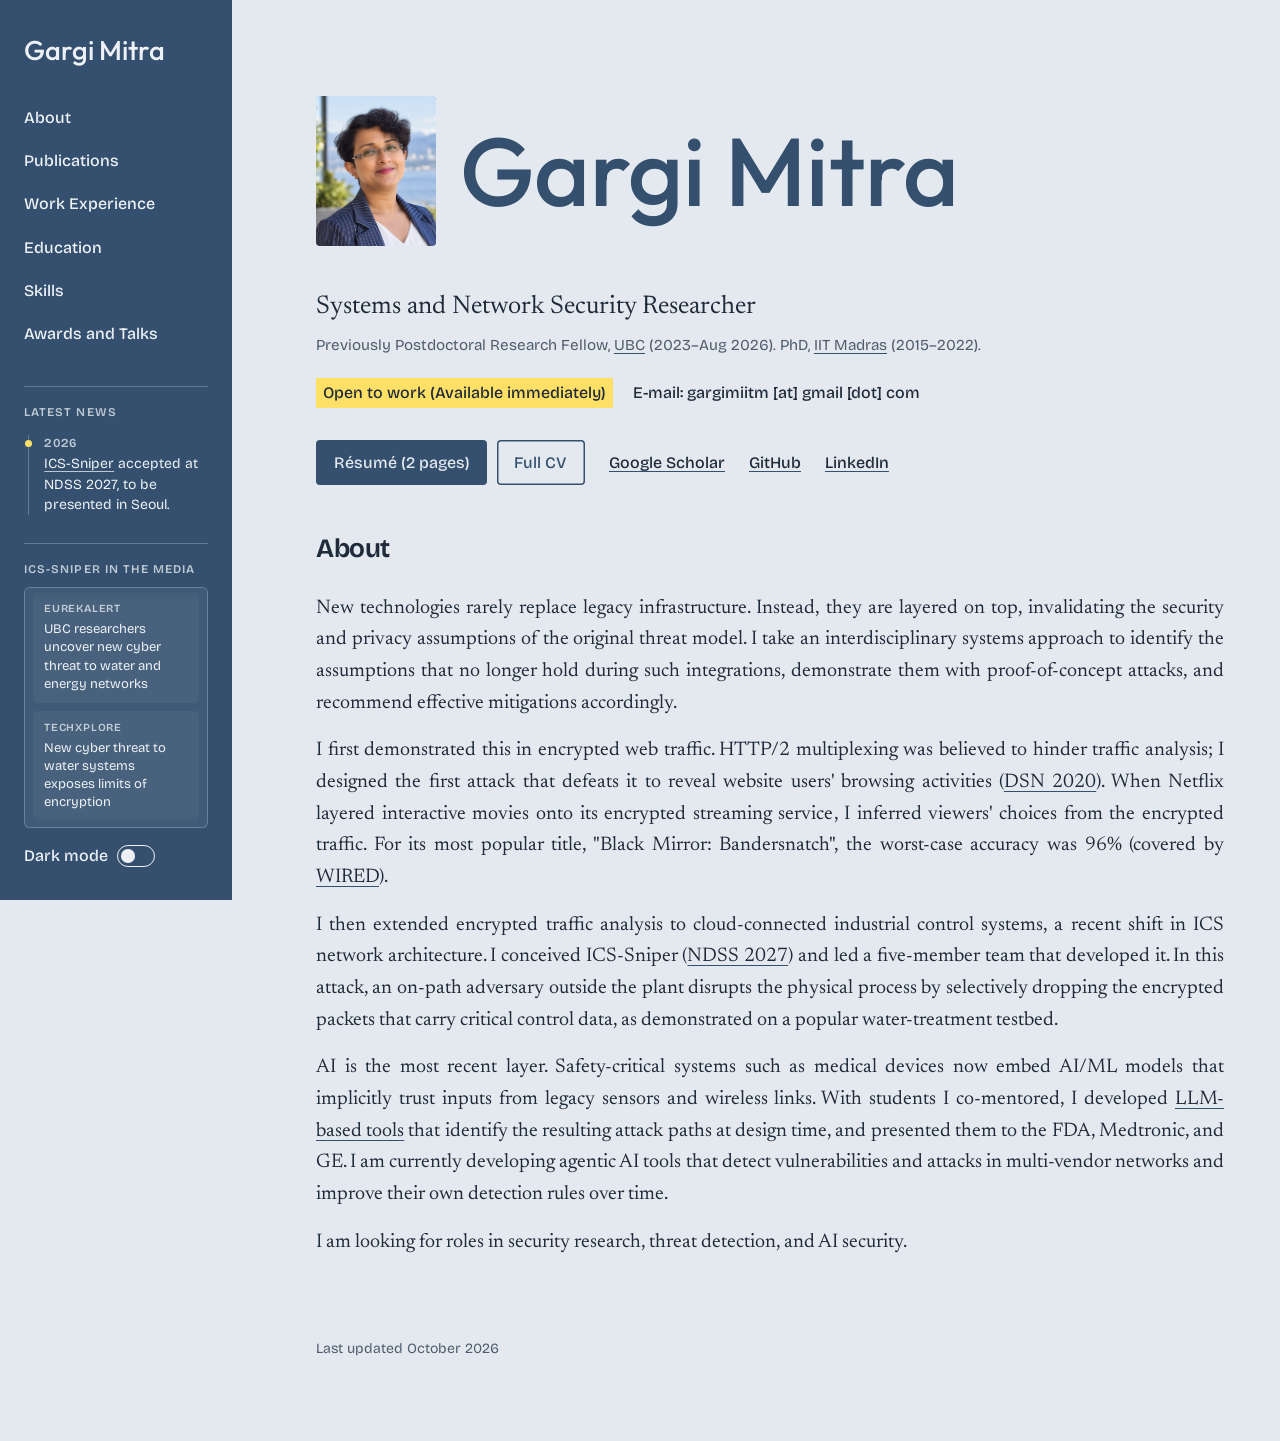
==== commit d9c9125a: "Added news articles" ====
--- a/index.html
+++ b/index.html
@@ -116,11 +116,8 @@
 
   <!-- ====================== ICS-SNIPER IN THE MEDIA ======================
        Shown only on the home page, below Latest news. EDIT: one <li> per article.
-       Each article has a small preview picture, the outlet's name and the headline.
-       The preview: put the picture's address (or a file of yours, for example
-       images/media/techxplore.jpg) in the <img src="...">. With no picture, or if it
-       fails to load, the outlet's initials (data-initials) show in its place.
-       The list scrolls upward by itself and stops while the mouse is over it.
+       Each article is a card with the outlet's name and the headline.
+       The cards scroll upward by themselves and stop while the mouse is over the box.
        Write each article once: script.js repeats the list so the scrolling loops without a gap.
        Visitors whose device asks for less motion get a still list they can scroll themselves. -->
   <div class="media">
@@ -129,52 +126,45 @@
       <div class="media-track">
         <ul class="media-list">
 
-          <!-- NEW ARTICLE: copy from this <li> down to its closing </li>, paste it, and change the link, initials, picture, outlet and headline -->
+          <!-- NEW ARTICLE: copy from this <li> down to its closing </li>, paste it, and change the link, outlet and headline -->
           <li>
             <a href="https://www.eurekalert.org/news-releases/1147784">
-              <span class="media-thumb" data-initials="EA"><img src="https://www.eurekalert.org/images/EurekAlert-bluebg_Twitter_601X601.png" alt="" loading="lazy" referrerpolicy="no-referrer" onerror="this.remove()"></span>
               <span class="media-outlet">EurekAlert</span>
               <span class="media-headline">UBC researchers uncover new cyber threat to water and energy networks</span>
             </a>
           </li>
           <li>
             <a href="https://techxplore.com/news/2026-10-cyber-threat-exposes-limits-encryption.html">
-              <span class="media-thumb" data-initials="TX"></span>
               <span class="media-outlet">TechXplore</span>
               <span class="media-headline">New cyber threat to water systems exposes limits of encryption</span>
             </a>
           </li>
           <li>
             <a href="https://bioengineer.org/encrypted-but-exposed-traffic-analysis-lets-hackers-disrupt-water-and-power-systems/">
-              <span class="media-thumb" data-initials="BE"><img src="https://bioengineer.org/wp-content/uploads/2026/10/stackrss-featured-6203.png" alt="" loading="lazy" referrerpolicy="no-referrer" onerror="this.remove()"></span>
               <span class="media-outlet">BioEngineer</span>
               <span class="media-headline">Encrypted but Exposed: Traffic Analysis Lets Hackers Disrupt Water and Power Systems</span>
             </a>
           </li>
           <li>
             <a href="https://www.miragenews.com/ubc-researchers-uncover-cyber-threat-to-water-1760420/">
-              <span class="media-thumb" data-initials="MN"><img src="https://images.unsplash.com/photo-1526470608268-f674ce90ebd4?auto=format&amp;fit=crop&amp;w=160&amp;q=70" alt="" loading="lazy" referrerpolicy="no-referrer" onerror="this.remove()"></span>
               <span class="media-outlet">MirageNews</span>
               <span class="media-headline">UBC Researchers Uncover Cyber Threat to Water, Energy Networks</span>
             </a>
           </li>
           <li>
             <a href="https://www.securityweek.com/in-other-news-ics-sniper-attack-hacking-xworm-malware-operators-250k-chrome-exploit/">
-              <span class="media-thumb" data-initials="SW"><img src="https://www.securityweek.com/wp-content/uploads/2023/10/cybersecurity-news.jpg" alt="" loading="lazy" referrerpolicy="no-referrer" onerror="this.remove()"></span>
               <span class="media-outlet">SecurityWeek</span>
               <span class="media-headline">In Other News: ICS-Sniper Attack, Hacking XWorm Malware Operators, $250k Chrome Exploit</span>
             </a>
           </li>
           <li> <!-- CHECK: headline read from the link, not from the article -->
             <a href="https://www.homelandsecuritynewswire.com/dr20261016-researchers-uncover-new-cyber-threat-to-water-and-energy-networks">
-              <span class="media-thumb" data-initials="HS"></span>
               <span class="media-outlet">Homeland Security News Wire</span>
               <span class="media-headline">Researchers Uncover New Cyber Threat to Water and Energy Networks</span>
             </a>
           </li>
           <li> <!-- CHECK: headline read from the link, not from the article -->
             <a href="https://techgig.com/news/cybersecurity/ics-sniper-xworm-rat-chrome-exploit-highlight-cyber-threats/135006624?next=1">
-              <span class="media-thumb" data-initials="TG"></span>
               <span class="media-outlet">TechGig</span>
               <span class="media-headline">ICS-Sniper, XWorm RAT and Chrome exploit highlight cyber threats</span>
             </a>
--- a/style.css
+++ b/style.css
@@ -203,7 +203,7 @@
   .news a { text-decoration: underline; text-decoration-thickness: 1px; text-decoration-color: var(--news-soft); }
   .news a:hover { text-decoration-color: transparent; }
 
-  /* ---------- ICS-Sniper in the media: a box below Latest news, its articles scrolling upward ---------- */
+  /* ---------- ICS-Sniper in the media: a box below Latest news, its article cards scrolling upward ---------- */
   .media {
     --news-soft: color-mix(in srgb, var(--on-panel) 75%, transparent);   /* same soft colours as Latest news */
     --news-line: color-mix(in srgb, var(--on-panel) 26%, transparent);
@@ -230,41 +230,27 @@
     scrollbar-width: thin;
     scrollbar-color: var(--news-line) transparent;
   }
-  .media-list { margin: 0; padding: 0; list-style: none; }
-  .media-list li { border-bottom: 1px solid var(--news-line); }
-  .media-box:not(.is-moving) .media-list li:last-child { border-bottom: 0; }
-  .media-list a {
-    display: grid;
-    grid-template-columns: 2.5rem minmax(0, 1fr);
-    grid-template-areas: "thumb outlet" "headline headline";
-    align-items: center;
-    gap: 0.45rem 0.6rem;
-    padding: 0.7rem 0.75rem 0.75rem;
-    border-radius: 0;
+  .media-list {
+    display: flex;
+    flex-direction: column;
+    gap: 0.5rem;               /* space between two cards */
+    margin: 0;
+    padding: 0.5rem;
+    list-style: none;
+  }
+  .media-box.is-moving .media-list { padding-block: 0.25rem; }   /* keeps the gap between the last card and the repeated first card the same */
+  .media-list a {              /* one card */
+    display: block;
+    padding: 0.6rem 0.7rem 0.65rem;
+    border-radius: 5px;
+    background: color-mix(in srgb, var(--on-panel) 11%, var(--panel));
     color: inherit;
     text-decoration: none;
   }
-  .media-list a:hover { box-shadow: none; }
-  .media-thumb {               /* the small preview: the article's picture, or the outlet's initials */
-    grid-area: thumb;
-    position: relative;
-    display: grid;
-    place-items: center;
-    width: 2.5rem;
-    aspect-ratio: 1;
-    overflow: hidden;
-    border-radius: 4px;
-    background: color-mix(in srgb, var(--on-panel) 16%, transparent);
-  }
-  .media-thumb::before {
-    content: attr(data-initials);
-    font-size: 0.72rem;
-    font-weight: 600;
-    letter-spacing: 0.04em;
-  }
-  .media-thumb img { position: absolute; inset: 0; width: 100%; height: 100%; object-fit: cover; }
+  .media-list a:hover { background: var(--marker); color: var(--on-marker); box-shadow: none; }   /* on hover the whole card turns yellow */
   .media-outlet {
-    grid-area: outlet;
+    display: block;
+    margin-bottom: 0.3rem;
     font-size: 0.68rem;
     font-weight: 600;
     line-height: 1.25;
@@ -273,7 +259,6 @@
     color: var(--news-soft);
   }
   .media-headline {
-    grid-area: headline;
     font-size: 0.82rem;
     font-weight: 400;
     line-height: 1.38;
@@ -724,7 +709,7 @@
     /* ICS-Sniper in the media in the top bar: a shorter box across the full width */
     .media { order: 5; flex: 1 1 100%; min-height: 0; margin: 0.2rem 0 0.3rem; padding-top: 0.7rem; }
     .media-box { flex: none; height: 5.75rem; min-height: 0; }
-    .media-list a { grid-template-areas: "thumb outlet" "thumb headline"; align-items: start; row-gap: 0.15rem; padding: 0.65rem 0.75rem; }
+    .media-outlet { margin-bottom: 0.15rem; }
     .media-headline { -webkit-line-clamp: 2; line-clamp: 2; }
   }
 
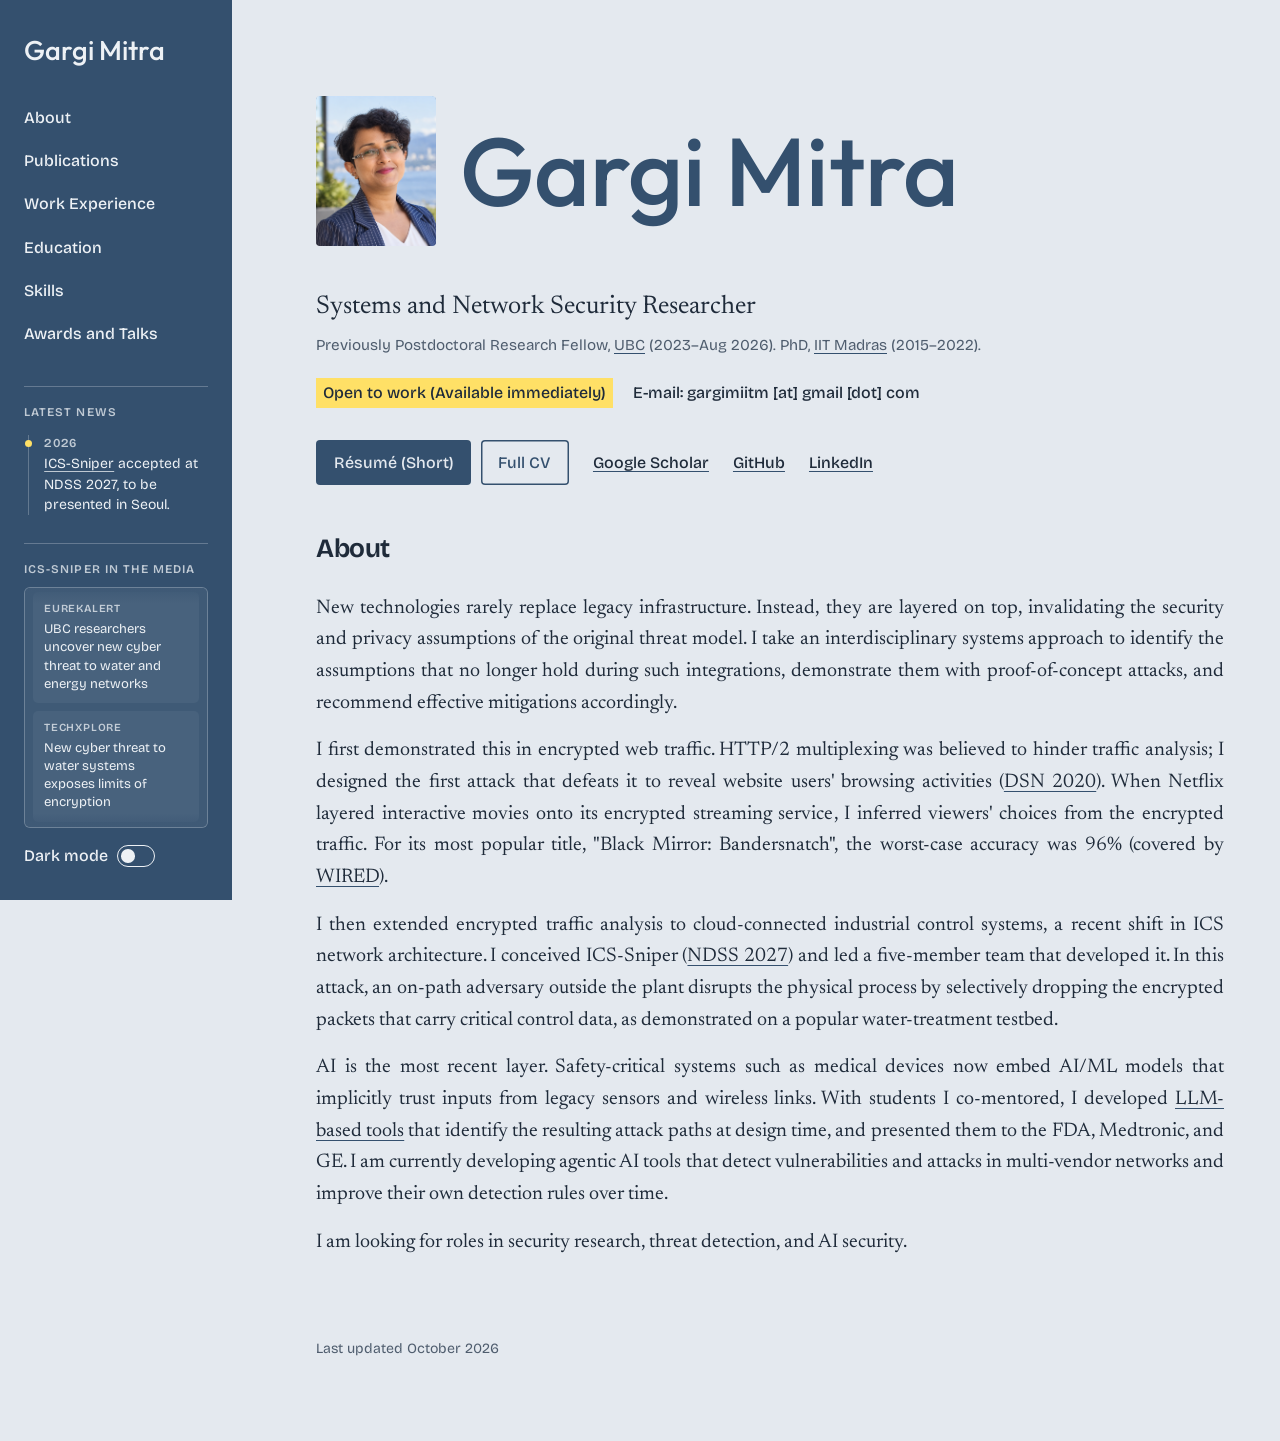
==== commit 76a68600: "Updated resume" ====
--- a/index.html
+++ b/index.html
@@ -1,6 +1,15 @@
 <!DOCTYPE html>
 <html lang="en">
 <head>
+  <!-- Google tag (gtag.js) -->
+<script async src="https://www.googletagmanager.com/gtag/js?id=G-JV43T0ZSGK"></script>
+<script>
+  window.dataLayer = window.dataLayer || [];
+  function gtag(){dataLayer.push(arguments);}
+  gtag('js', new Date());
+
+  gtag('config', 'G-JV43T0ZSGK');
+</script>
 <meta charset="utf-8">
 <meta name="viewport" content="width=device-width, initial-scale=1">
 
@@ -218,7 +227,7 @@
       <!-- EDIT: your links. Delete any you do not use. -->
       <p class="contact-links">
         <span class="cv-buttons">
-          <a class="button" href="./files/Resume.pdf">Résumé (2 pages)</a>
+          <a class="button" href="./files/Resume.pdf">Résumé (Short)</a>
           <a class="button button-outline" href="./files/CV_detailed.pdf">Full CV</a>
         </span>
         <a href="https://scholar.google.com/citations?user=M216DzwAAAAJ&amp;hl=en">Google Scholar</a>
